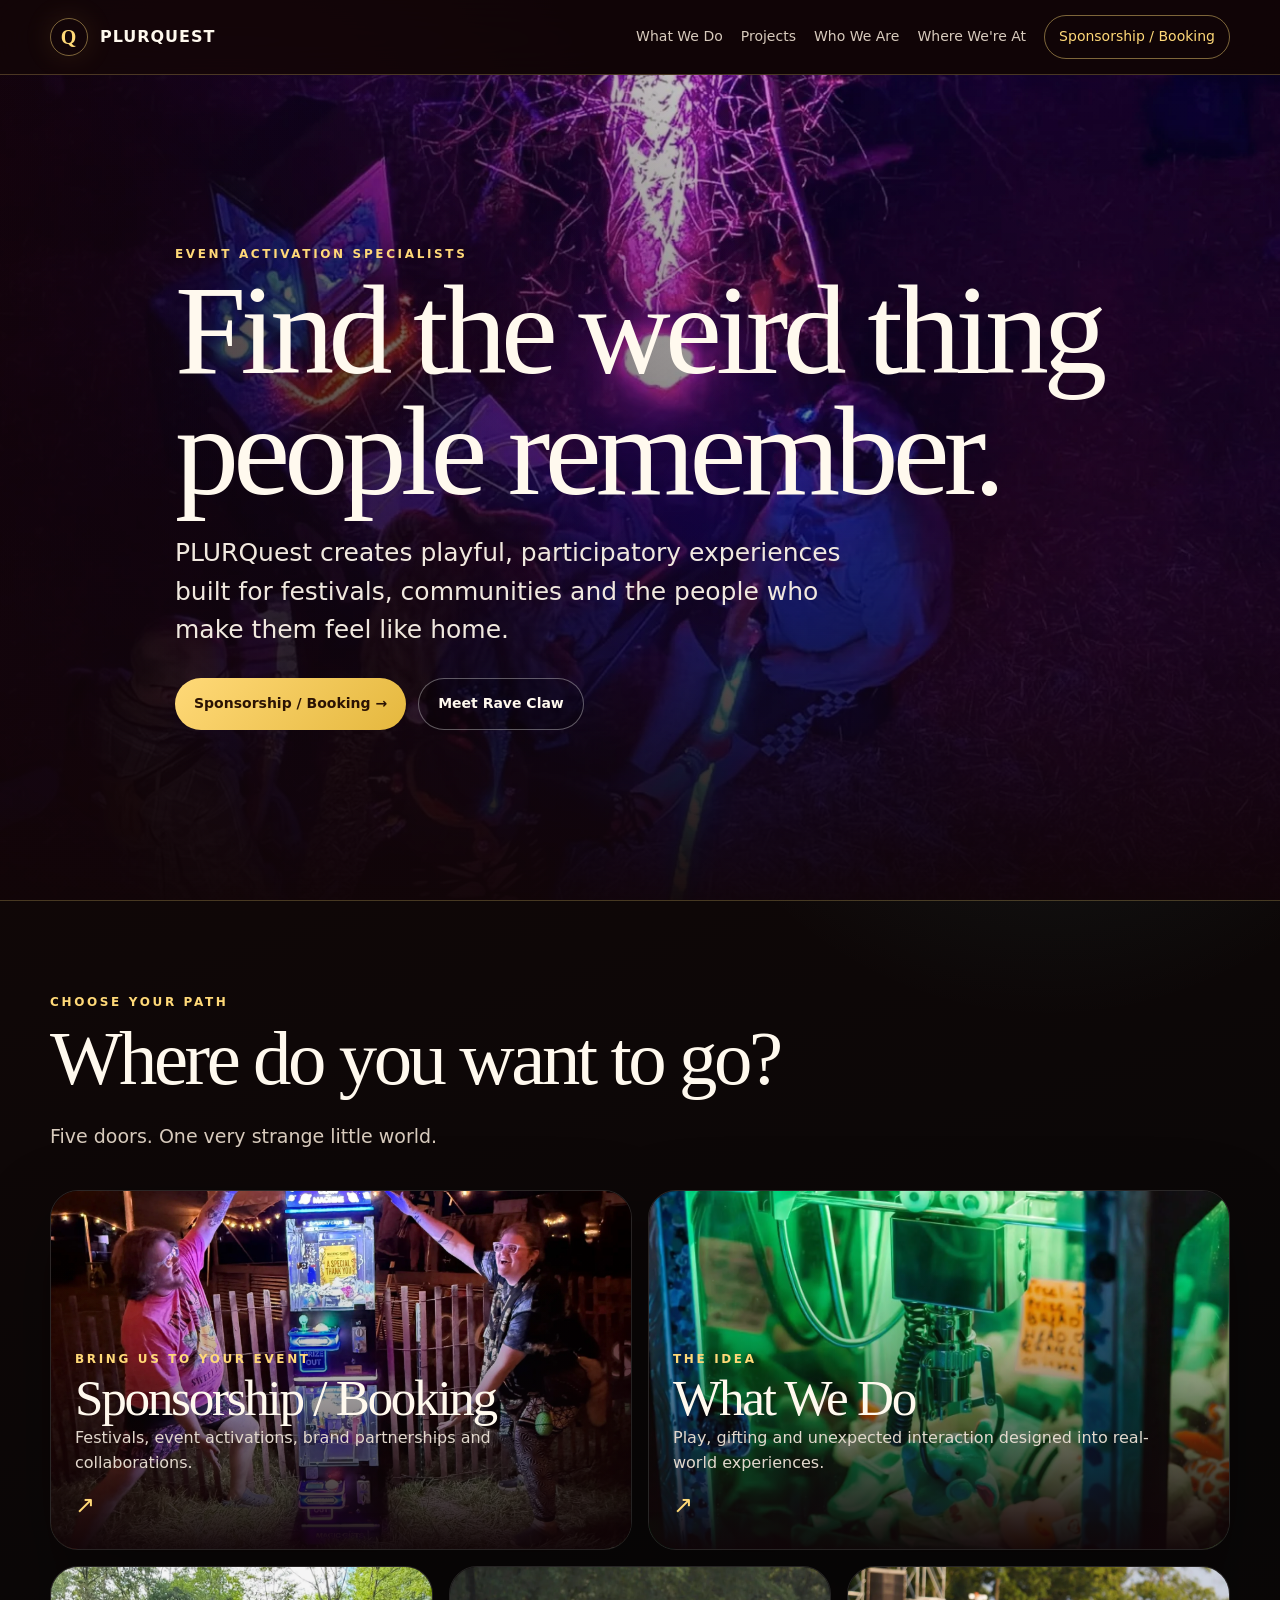
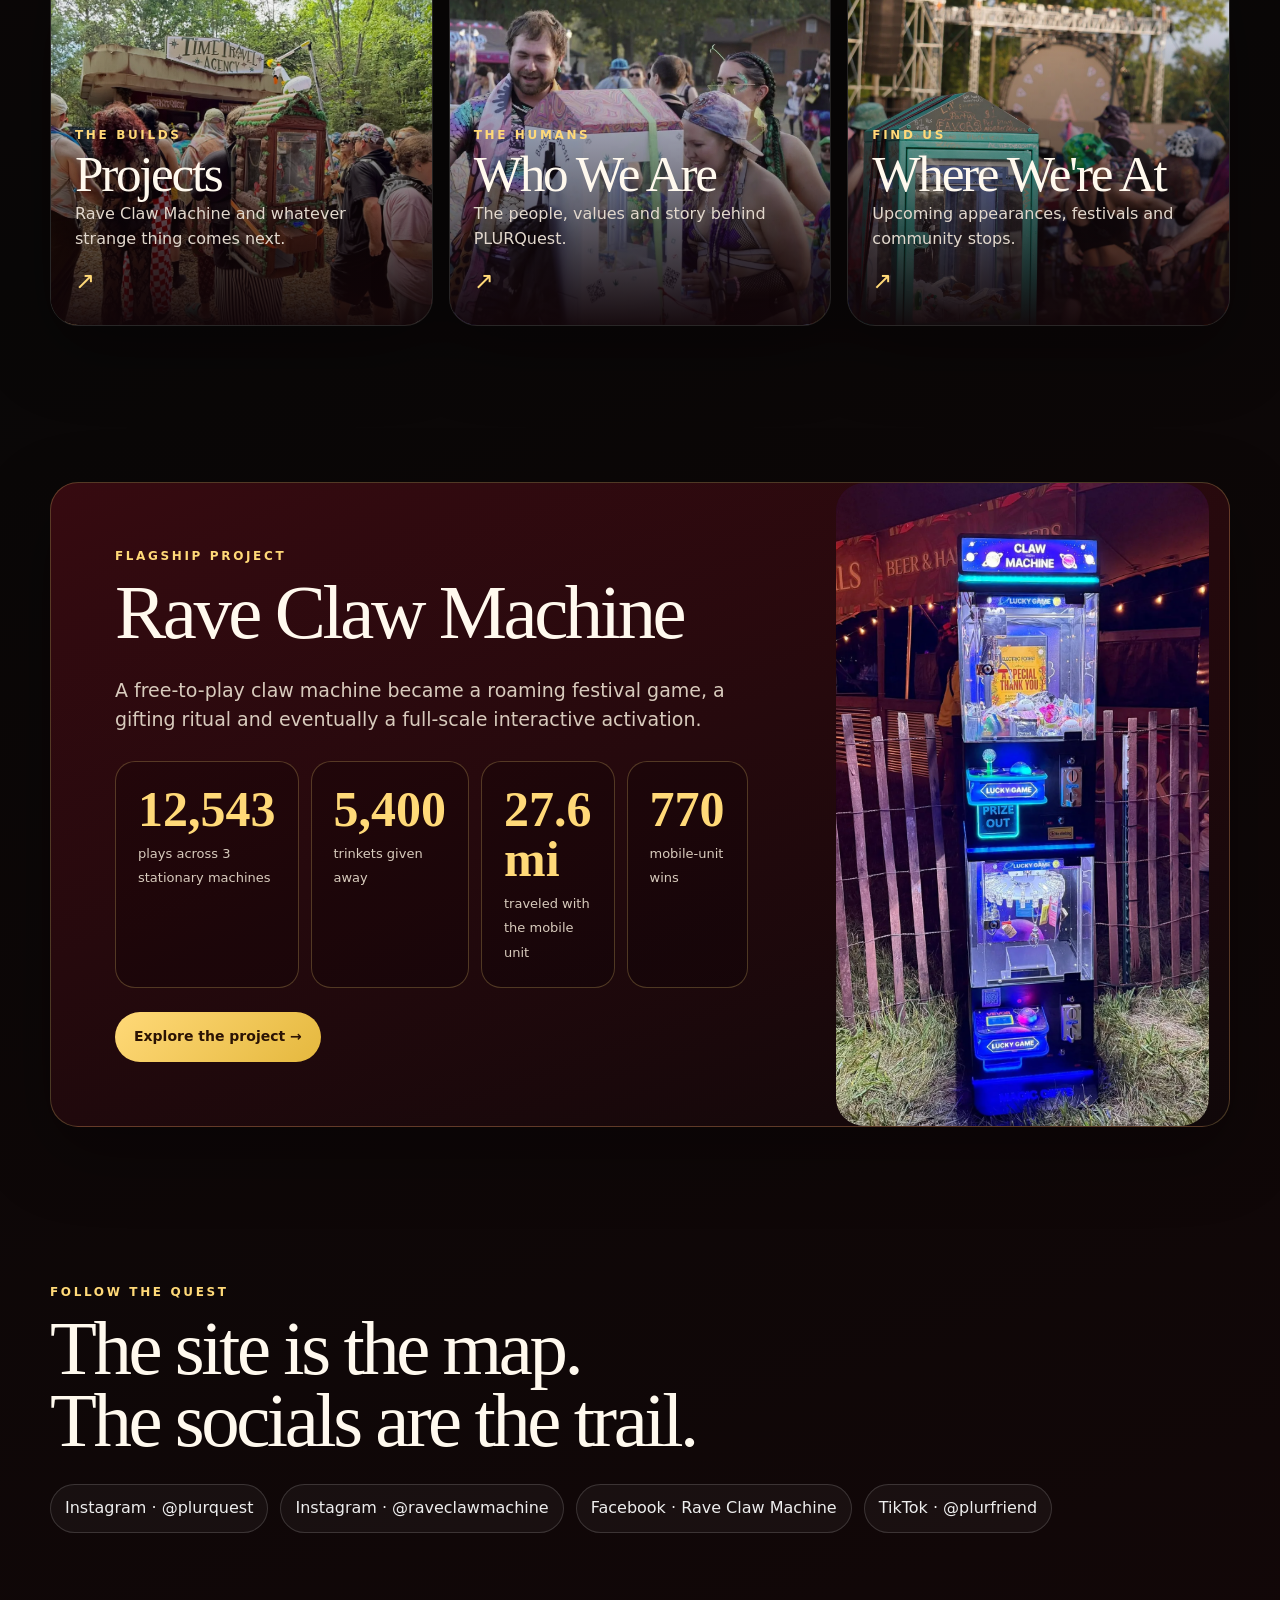
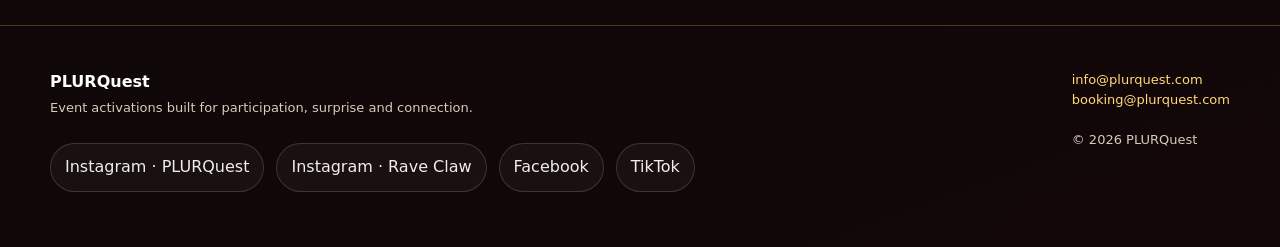
==== index.html @ 43bdd448 "Add files via upload" ====
<!doctype html>
<html lang="en">
<head>
<meta charset="utf-8">
<meta name="viewport" content="width=device-width,initial-scale=1">
<title>PLURQuest — Event Activations</title>
<meta name="description" content="PLURQuest event activations and Rave Claw Machine.">
<meta name="theme-color" content="#390305">
<link rel="stylesheet" href="styles.css">
</head>
<body>

<header class="topbar">
  <div class="shell nav">
    <a class="brand" href="index.html"><span class="brand-mark">Q</span><span>PLURQUEST</span></a>
    <button class="mobile-menu" aria-label="Open navigation">☰</button>
    <nav class="navlinks">
      <a href="info/">What We Do</a>
      <a href="projects/">Projects</a>
      <a href="about/">Who We Are</a>
      <a href="schedule/">Where We're At</a>
      <a class="nav-cta" href="booking/">Sponsorship / Booking</a>
    </nav>
  </div>
</header>

<main>
<section class="hero">
  <div class="hero-media"><img src="assets/images/hero-purple.webp" alt="Rave Claw activation glowing in a festival forest"></div>
  <div class="shell hero-content">
    <div class="eyebrow">Event Activation Specialists</div>
    <h1 class="display">Find the weird thing people remember.</h1>
    <p>PLURQuest creates playful, participatory experiences built for festivals, communities and the people who make them feel like home.</p>
    <div class="cta-row">
      <a class="btn btn-gold" href="booking/">Sponsorship / Booking →</a>
      <a class="btn btn-ghost" href="projects/rave-claw/">Meet Rave Claw</a>
    </div>
  </div>
</section>

<section class="section">
  <div class="shell">
    <div class="eyebrow">Choose your path</div>
    <h2 class="display headline">Where do you want to go?</h2>
    <p class="lede">Five doors. One very strange little world.</p>

    <div class="link-grid">
      <a class="link-card" href="booking/">
        <img src="assets/images/stacked-people.webp" alt="">
        <div class="card-copy"><div class="eyebrow">Bring us to your event</div><h2 class="display">Sponsorship / Booking</h2><p>Festivals, event activations, brand partnerships and collaborations.</p><div class="arrow">↗</div></div>
      </a>
      <a class="link-card" href="info/">
        <img src="assets/images/claw-elephant.webp" alt="">
        <div class="card-copy"><div class="eyebrow">The idea</div><h2 class="display">What We Do</h2><p>Play, gifting and unexpected interaction designed into real-world experiences.</p><div class="arrow">↗</div></div>
      </a>
      <a class="link-card" href="projects/">
        <img src="assets/images/forest-cabin.webp" alt="">
        <div class="card-copy"><div class="eyebrow">The builds</div><h2 class="display">Projects</h2><p>Rave Claw Machine and whatever strange thing comes next.</p><div class="arrow">↗</div></div>
      </a>
      <a class="link-card" href="about/">
        <img src="assets/images/festival-crowd.webp" alt="">
        <div class="card-copy"><div class="eyebrow">The humans</div><h2 class="display">Who We Are</h2><p>The people, values and story behind PLURQuest.</p><div class="arrow">↗</div></div>
      </a>
      <a class="link-card" href="schedule/">
        <img src="assets/images/machine-stage.webp" alt="">
        <div class="card-copy"><div class="eyebrow">Find us</div><h2 class="display">Where We're At</h2><p>Upcoming appearances, festivals and community stops.</p><div class="arrow">↗</div></div>
      </a>
    </div>
  </div>
</section>

<section class="section-tight">
  <div class="shell split panel">
    <div class="copy">
      <div class="eyebrow">Flagship project</div>
      <h2 class="display headline">Rave Claw Machine</h2>
      <p class="lede">A free-to-play claw machine became a roaming festival game, a gifting ritual and eventually a full-scale interactive activation.</p>
      <div class="stats">
        <div class="stat"><strong>12,543</strong><span>plays across 3 stationary machines</span></div>
        <div class="stat"><strong>5,400</strong><span>trinkets given away</span></div>
        <div class="stat"><strong>27.6 mi</strong><span>traveled with the mobile unit</span></div>
        <div class="stat"><strong>770</strong><span>mobile-unit wins</span></div>
      </div>
      <div class="cta-row" style="margin-top:24px"><a class="btn btn-gold" href="projects/rave-claw/">Explore the project →</a></div>
    </div>
    <div class="media"><img src="assets/images/stacked-night.webp" alt="Rave Claw Machine installation at night"></div>
  </div>
</section>

<section class="section">
  <div class="shell">
    <div class="eyebrow">Follow the quest</div>
    <h2 class="display headline">The site is the map.<br>The socials are the trail.</h2>
    <div class="social-row">
      <a class="social" href="https://www.instagram.com/plurquest/" target="_blank" rel="noopener">Instagram · @plurquest</a>
      <a class="social" href="https://www.instagram.com/raveclawmachine/" target="_blank" rel="noopener">Instagram · @raveclawmachine</a>
      <a class="social" href="https://www.facebook.com/Raveclawmachine" target="_blank" rel="noopener">Facebook · Rave Claw Machine</a>
      <a class="social" href="https://www.tiktok.com/@plurfriend" target="_blank" rel="noopener">TikTok · @plurfriend</a>
    </div>
  </div>
</section>
</main>


<footer class="footer">
  <div class="shell footer-grid">
    <div>
      <strong>PLURQuest</strong><br>
      <span class="small">Event activations built for participation, surprise and connection.</span>
      <div class="social-row">
        <a class="social" target="_blank" rel="noopener" href="https://www.instagram.com/plurquest/">Instagram · PLURQuest</a>
        <a class="social" target="_blank" rel="noopener" href="https://www.instagram.com/raveclawmachine/">Instagram · Rave Claw</a>
        <a class="social" target="_blank" rel="noopener" href="https://www.facebook.com/Raveclawmachine">Facebook</a>
        <a class="social" target="_blank" rel="noopener" href="https://www.tiktok.com/@plurfriend">TikTok</a>
      </div>
    </div>
    <div class="small">
      <a class="gold" href="mailto:info@plurquest.com">info@plurquest.com</a><br>
      <a class="gold" href="mailto:booking@plurquest.com">booking@plurquest.com</a><br><br>
      © <span data-year></span> PLURQuest
    </div>
  </div>
</footer>
<script src="site.js"></script>
</body>
</html>
---- styles.css ----
:root{
  --ink:#fff9ee;
  --muted:#d8cbbd;
  --burgundy:#390305;
  --burgundy2:#160707;
  --gold:#e5b83e;
  --gold2:#ffd978;
  --moss:#477a50;
  --pink:#f35bbf;
  --violet:#8d5cff;
  --cyan:#67e6e1;
  --panel:rgba(28,10,14,.78);
  --line:rgba(255,217,120,.24);
  --shadow:0 24px 70px rgba(0,0,0,.35);
  --radius:28px;
}
*{box-sizing:border-box}
html{scroll-behavior:smooth}
body{
  margin:0;
  color:var(--ink);
  background:
    radial-gradient(circle at 18% 8%, rgba(243,91,191,.13), transparent 28rem),
    radial-gradient(circle at 82% 18%, rgba(103,230,225,.10), transparent 25rem),
    linear-gradient(160deg,var(--burgundy2),#090707 48%,#130708);
  font-family: Inter, ui-sans-serif, system-ui, -apple-system, BlinkMacSystemFont, "Segoe UI", sans-serif;
  line-height:1.55;
  min-height:100vh;
}
body:before{
  content:"";
  position:fixed; inset:0; pointer-events:none; opacity:.22; z-index:-1;
  background-image:
    linear-gradient(30deg,rgba(255,255,255,.025) 12%,transparent 12.5%,transparent 87%,rgba(255,255,255,.025) 87.5%,rgba(255,255,255,.025)),
    linear-gradient(150deg,rgba(255,255,255,.025) 12%,transparent 12.5%,transparent 87%,rgba(255,255,255,.025) 87.5%,rgba(255,255,255,.025));
  background-size:70px 120px;
}
a{color:inherit;text-decoration:none}
img{display:block;max-width:100%}
button,input,textarea,select{font:inherit}
.shell{width:min(1180px,calc(100% - 32px));margin:auto}
.topbar{
  position:sticky;top:0;z-index:50;
  background:rgba(16,5,7,.78);
  backdrop-filter:blur(18px);
  border-bottom:1px solid var(--line);
}
.nav{height:74px;display:flex;align-items:center;gap:22px}
.brand{display:flex;align-items:center;gap:12px;font-weight:800;letter-spacing:.06em}
.brand-mark{
  width:38px;height:38px;border:1px solid rgba(255,217,120,.45);border-radius:50%;
  display:grid;place-items:center;color:var(--gold2);font-family:Georgia,serif;font-size:20px;
  box-shadow:0 0 30px rgba(229,184,62,.12)
}
.navlinks{margin-left:auto;display:flex;gap:18px;align-items:center;font-size:14px;color:var(--muted)}
.navlinks a:hover{color:var(--gold2)}
.nav-cta{padding:10px 14px;border:1px solid rgba(255,217,120,.46);border-radius:999px;color:var(--gold2)!important}
.mobile-menu{display:none;margin-left:auto;background:none;color:white;border:0;font-size:26px}
.eyebrow{color:var(--gold2);text-transform:uppercase;letter-spacing:.22em;font-size:12px;font-weight:800}
.display{
  font-family: Georgia, "Times New Roman", serif;
  font-weight:500;line-height:.94;letter-spacing:-.045em;
}
.hero{
  min-height:calc(100vh - 74px);
  display:grid;align-items:end;position:relative;overflow:hidden;
  border-bottom:1px solid var(--line);
}
.hero-media{position:absolute;inset:0;z-index:-2}
.hero-media img{width:100%;height:100%;object-fit:cover;object-position:center}
.hero:after{
  content:"";position:absolute;inset:0;z-index:-1;
  background:
    linear-gradient(180deg,rgba(10,5,7,.16),rgba(11,5,6,.45) 48%,rgba(17,5,7,.97)),
    linear-gradient(90deg,rgba(25,3,7,.78),transparent 62%);
}
.hero-content{padding:8vh 0 8vh;max-width:930px}
.hero-logo{width:min(510px,70vw);border-radius:20px;box-shadow:var(--shadow);margin-bottom:30px}
.hero h1{font-size:clamp(54px,10vw,128px);margin:.05em 0 .18em;max-width:1000px}
.hero p{font-size:clamp(18px,2.1vw,25px);max-width:710px;color:#f1e9df;margin:0 0 28px}
.cta-row{display:flex;flex-wrap:wrap;gap:12px}
.btn{
  display:inline-flex;align-items:center;justify-content:center;gap:10px;
  padding:14px 19px;border-radius:999px;font-weight:800;font-size:14px;
  transition:.2s transform,.2s background,.2s border-color;
}
.btn:hover{transform:translateY(-2px)}
.btn-gold{background:linear-gradient(135deg,var(--gold2),var(--gold));color:#2b1304}
.btn-ghost{border:1px solid rgba(255,255,255,.34);background:rgba(0,0,0,.18)}
.section{padding:92px 0}
.section-tight{padding:64px 0}
.headline{font-size:clamp(40px,6vw,78px);margin:.15em 0 .35em}
.lede{font-size:19px;color:var(--muted);max-width:760px}
.link-grid{
  display:grid;grid-template-columns:repeat(12,1fr);gap:16px;margin-top:38px;
}
.link-card{
  min-height:360px;position:relative;overflow:hidden;border-radius:var(--radius);
  border:1px solid rgba(255,255,255,.13);box-shadow:var(--shadow);
  isolation:isolate;transition:.25s transform,.25s border-color;
}
.link-card:hover{transform:translateY(-6px);border-color:rgba(255,217,120,.58)}
.link-card:nth-child(1),.link-card:nth-child(2){grid-column:span 6}
.link-card:nth-child(3),.link-card:nth-child(4),.link-card:nth-child(5){grid-column:span 4}
.link-card img{position:absolute;inset:0;width:100%;height:100%;object-fit:cover;z-index:-2;transition:.45s transform}
.link-card:hover img{transform:scale(1.04)}
.link-card:after{
  content:"";position:absolute;inset:0;z-index:-1;
  background:linear-gradient(180deg,transparent 18%,rgba(10,4,6,.25) 45%,rgba(17,5,8,.96));
}
.card-copy{position:absolute;left:24px;right:24px;bottom:24px}
.card-copy h2{font-size:clamp(30px,4vw,52px);margin:5px 0 4px}
.card-copy p{margin:0;color:#e2d8cd;max-width:48ch}
.arrow{color:var(--gold2);font-size:24px;margin-top:12px}
.panel{
  background:linear-gradient(160deg,rgba(64,11,18,.83),rgba(17,8,10,.84));
  border:1px solid var(--line);border-radius:var(--radius);box-shadow:var(--shadow);
}
.split{display:grid;grid-template-columns:1.05fr .95fr;gap:24px;align-items:stretch}
.split .copy{padding:clamp(28px,5vw,64px)}
.split .media{min-height:520px;overflow:hidden;border-radius:var(--radius)}
.split .media img{height:100%;width:100%;object-fit:cover}
.stats{display:grid;grid-template-columns:repeat(4,1fr);gap:12px;margin-top:26px}
.stat{padding:22px;border:1px solid var(--line);border-radius:20px;background:rgba(0,0,0,.18)}
.stat strong{display:block;font:600 clamp(28px,4vw,50px)/1 Georgia,serif;color:var(--gold2);margin-bottom:7px}
.stat span{color:var(--muted);font-size:13px}
.gallery{display:grid;grid-template-columns:repeat(12,1fr);gap:12px;margin-top:30px}
.gallery figure{margin:0;border-radius:20px;overflow:hidden;min-height:250px}
.gallery figure:nth-child(1){grid-column:span 7;grid-row:span 2}
.gallery figure:nth-child(2){grid-column:span 5}
.gallery figure:nth-child(3){grid-column:span 5}
.gallery figure:nth-child(4),.gallery figure:nth-child(5),.gallery figure:nth-child(6){grid-column:span 4}
.gallery img{width:100%;height:100%;object-fit:cover}
.subhero{padding:95px 0 58px;border-bottom:1px solid var(--line);position:relative;overflow:hidden}
.subhero h1{font-size:clamp(52px,8vw,102px);margin:.18em 0}
.breadcrumb{color:var(--gold2);font-size:13px;text-transform:uppercase;letter-spacing:.15em}
.cards3{display:grid;grid-template-columns:repeat(3,1fr);gap:16px;margin-top:30px}
.minicard{padding:26px;border-radius:22px;border:1px solid var(--line);background:rgba(255,255,255,.035)}
.minicard h3{margin:0 0 7px;font-size:23px}
.minicard p{color:var(--muted);margin:0}
.timeline{display:grid;gap:18px;margin-top:34px}
.timeline-item{display:grid;grid-template-columns:110px 1fr;gap:22px;padding:22px 0;border-top:1px solid var(--line)}
.timeline-item .year{color:var(--gold2);font-weight:900;letter-spacing:.08em}
.form{padding:30px}
.form-grid{display:grid;grid-template-columns:1fr 1fr;gap:14px}
.field{display:flex;flex-direction:column;gap:7px}
.field.full{grid-column:1/-1}
label{font-size:13px;color:var(--gold2);font-weight:700}
input,textarea,select{
  width:100%;padding:14px 15px;border-radius:14px;border:1px solid rgba(255,255,255,.16);
  background:rgba(0,0,0,.28);color:white;outline:none;
}
input:focus,textarea:focus,select:focus{border-color:var(--gold)}
textarea{min-height:150px;resize:vertical}
.notice{font-size:13px;color:var(--muted);margin-top:12px}
.schedule-list{display:grid;gap:14px;margin-top:30px}
.event{display:grid;grid-template-columns:150px 1fr auto;gap:22px;align-items:center;padding:22px;border:1px solid var(--line);border-radius:20px;background:rgba(255,255,255,.035)}
.event-date{font-family:Georgia,serif;color:var(--gold2);font-size:24px}
.badge{font-size:12px;text-transform:uppercase;letter-spacing:.12em;padding:8px 11px;border:1px solid var(--line);border-radius:999px}
.social-row{display:flex;gap:12px;flex-wrap:wrap;margin-top:24px}
.social{
  border:1px solid rgba(255,255,255,.15);border-radius:999px;padding:11px 14px;
  color:#eee;background:rgba(255,255,255,.04)
}
.social:hover{border-color:var(--gold);color:var(--gold2)}
.footer{border-top:1px solid var(--line);padding:44px 0 55px;color:var(--muted)}
.footer-grid{display:grid;grid-template-columns:1fr auto;gap:24px}
.footer strong{color:white}
.small{font-size:13px}
.gold{color:var(--gold2)}
.muted{color:var(--muted)}
.quote{font:italic 28px/1.35 Georgia,serif;color:#fff3db;border-left:2px solid var(--gold);padding-left:22px}
@media(max-width:900px){
  .navlinks{display:none}
  .mobile-menu{display:block}
  .navlinks.open{
    display:flex;position:absolute;top:74px;left:0;right:0;flex-direction:column;align-items:stretch;
    padding:20px 16px 26px;background:#140608;border-bottom:1px solid var(--line)
  }
  .link-card:nth-child(n){grid-column:span 12;min-height:310px}
  .split{grid-template-columns:1fr}
  .split .media{min-height:400px}
  .stats{grid-template-columns:1fr 1fr}
  .cards3{grid-template-columns:1fr}
  .gallery figure:nth-child(n){grid-column:span 6;grid-row:auto}
  .event{grid-template-columns:1fr}
}
@media(max-width:600px){
  .section{padding:68px 0}
  .hero-content{padding-bottom:52px}
  .hero h1{font-size:56px}
  .hero-logo{width:min(420px,86vw)}
  .link-grid{gap:12px}
  .link-card{min-height:280px}
  .stats{grid-template-columns:1fr 1fr}
  .gallery figure:nth-child(n){grid-column:span 12;min-height:300px}
  .form-grid{grid-template-columns:1fr}
  .field.full{grid-column:auto}
  .footer-grid{grid-template-columns:1fr}
}
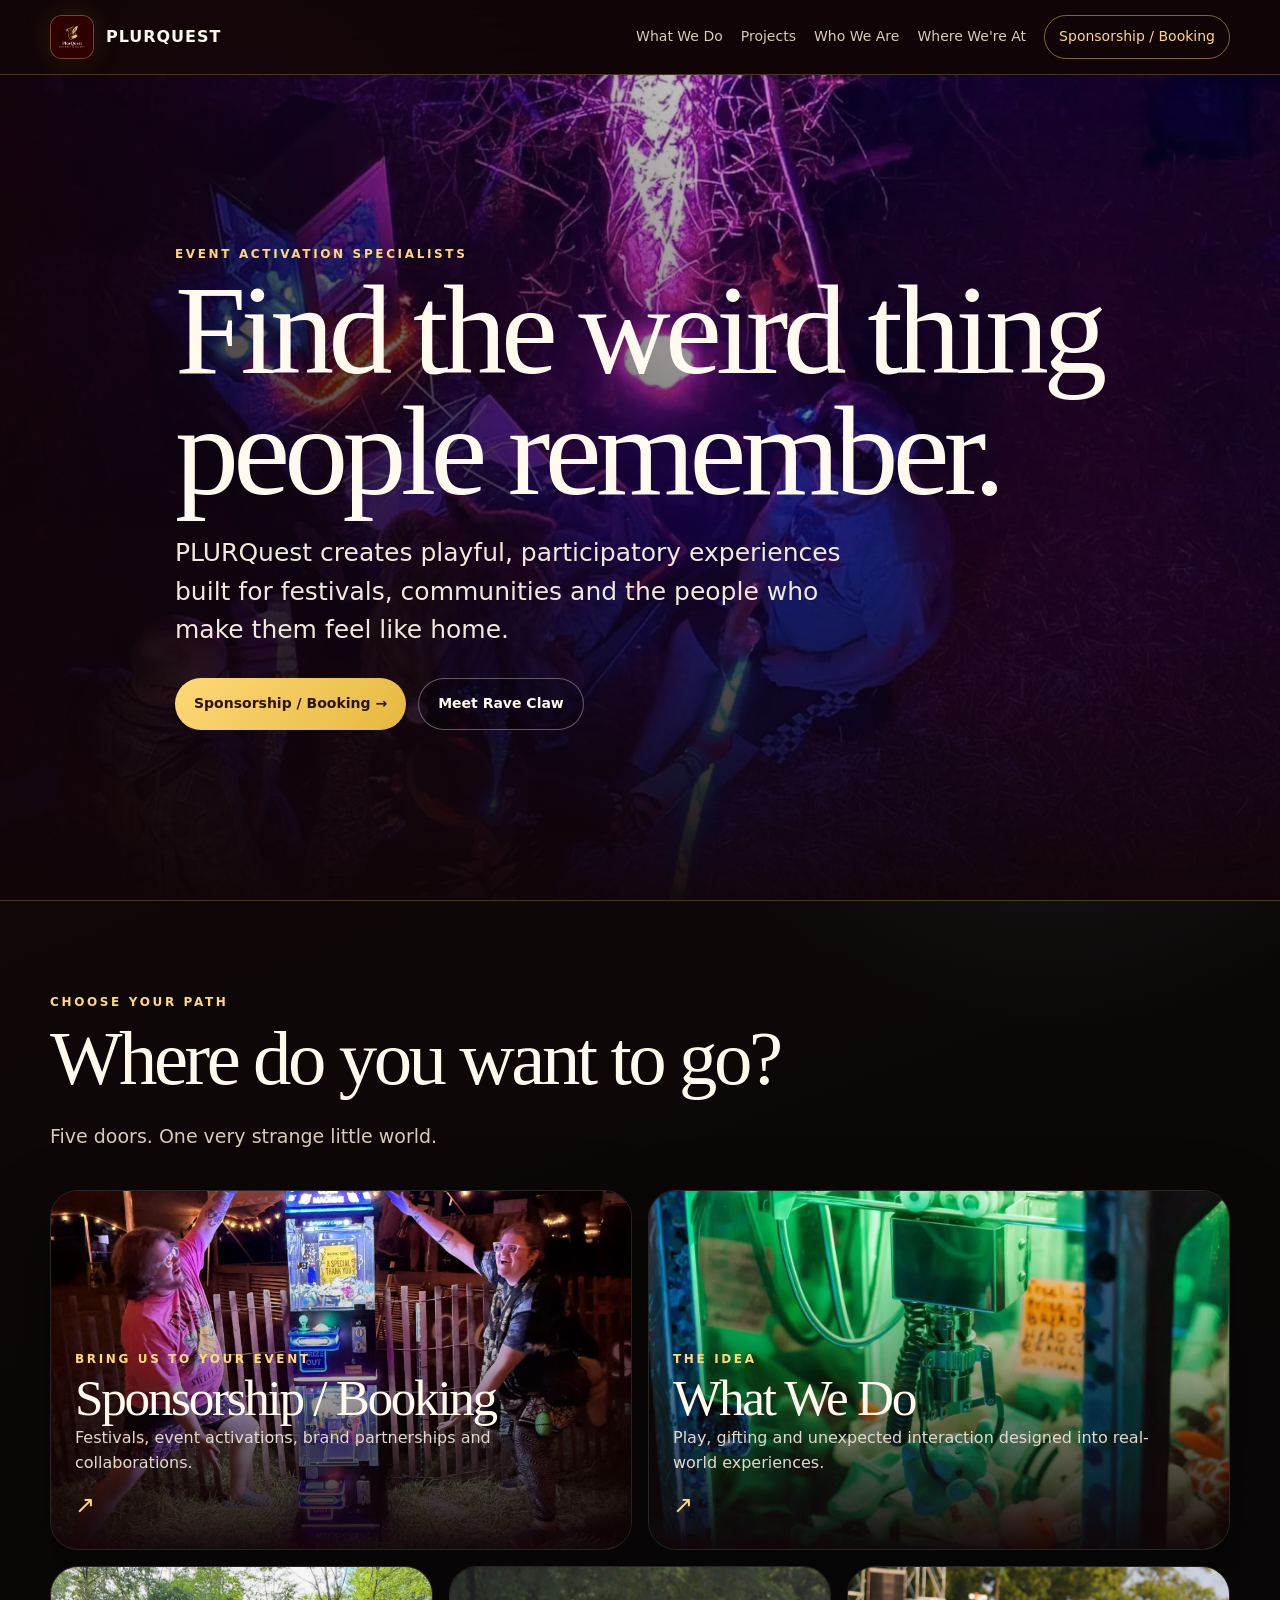
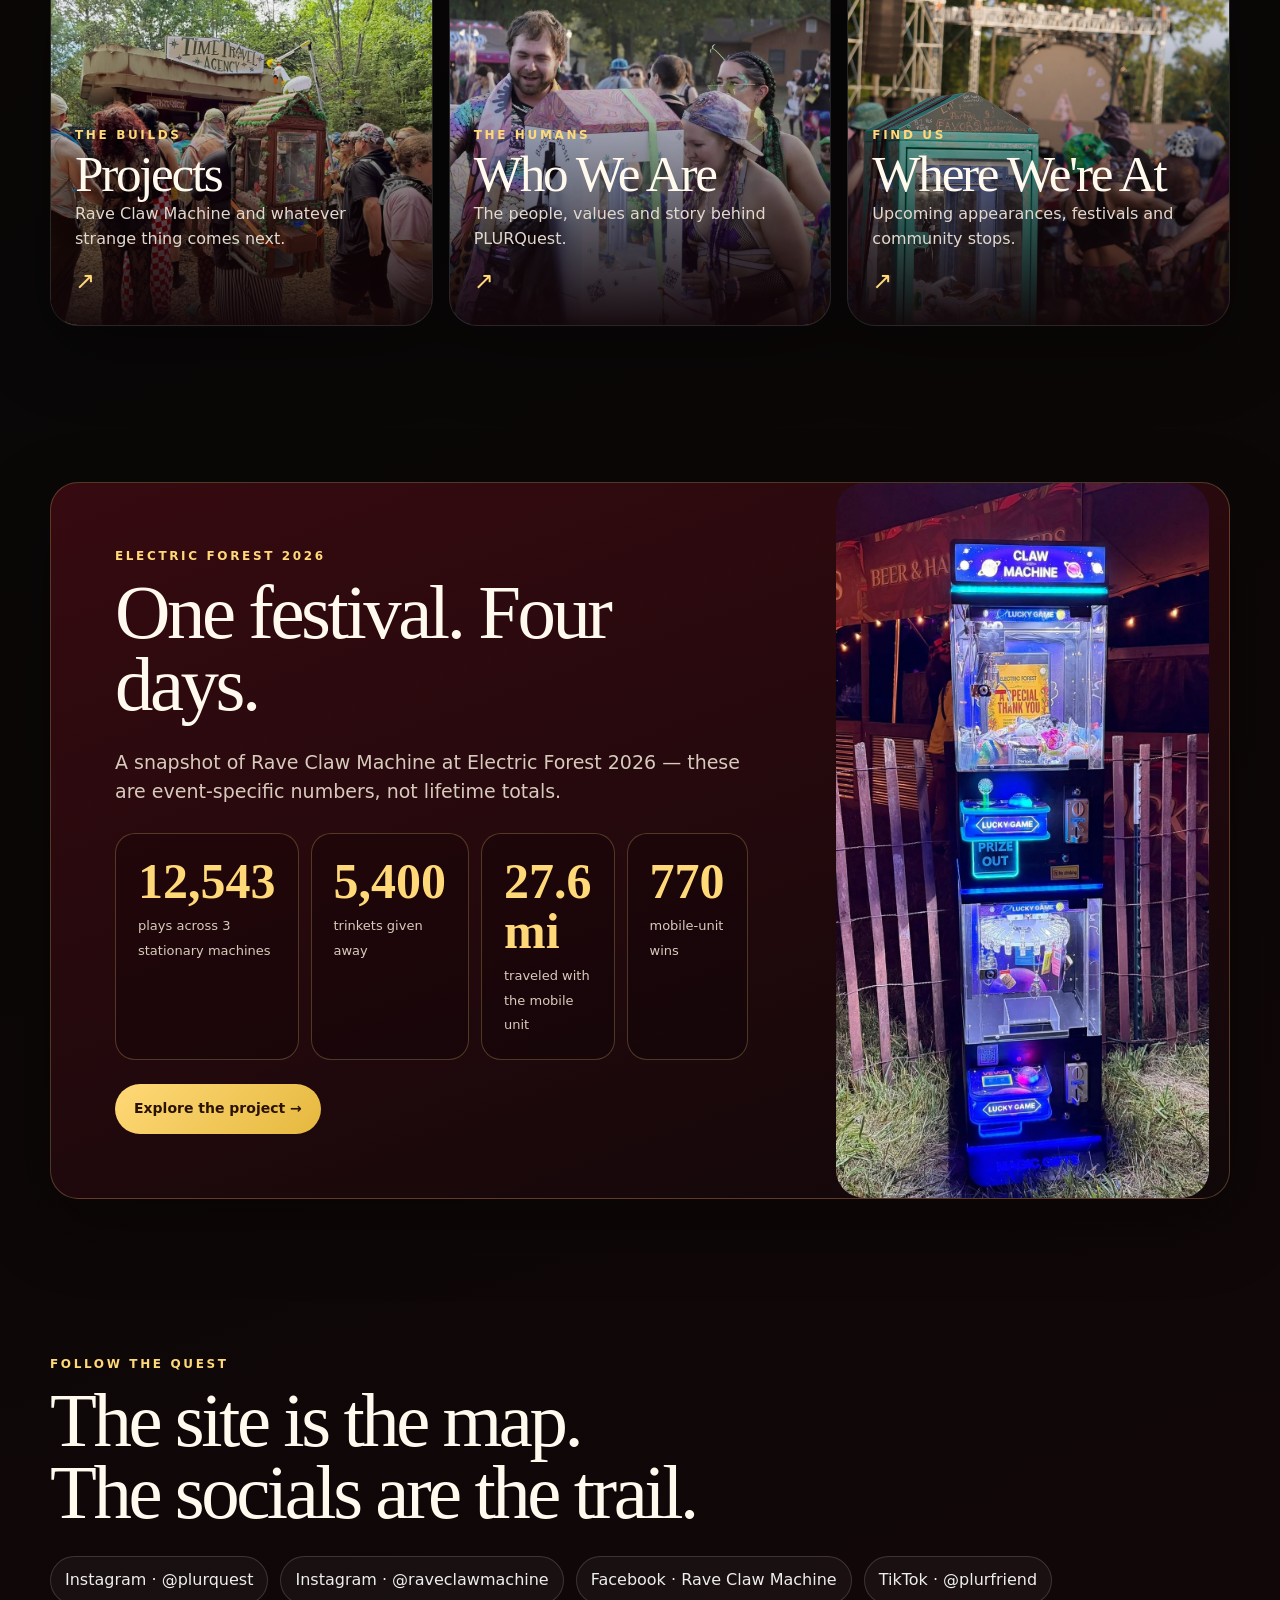
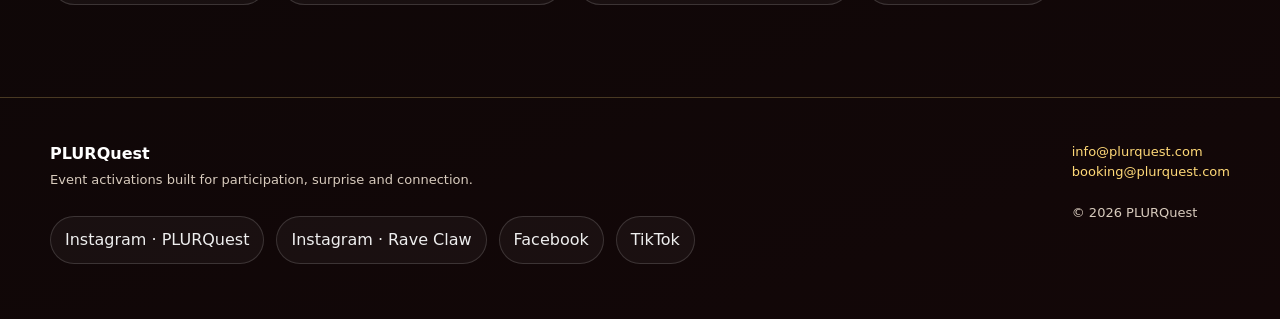
==== commit 4be2e44f: "Add files via upload" ====
--- a/index.html
+++ b/index.html
@@ -12,7 +12,7 @@
 
 <header class="topbar">
   <div class="shell nav">
-    <a class="brand" href="index.html"><span class="brand-mark">Q</span><span>PLURQUEST</span></a>
+    <a class="brand" href="index.html"><span class="brand-mark"><img src="assets/images/plurquest-logo.jpg" alt="PLURQuest"></span><span>PLURQUEST</span></a>
     <button class="mobile-menu" aria-label="Open navigation">☰</button>
     <nav class="navlinks">
       <a href="info/">What We Do</a>
@@ -72,9 +72,9 @@
 <section class="section-tight">
   <div class="shell split panel">
     <div class="copy">
-      <div class="eyebrow">Flagship project</div>
-      <h2 class="display headline">Rave Claw Machine</h2>
-      <p class="lede">A free-to-play claw machine became a roaming festival game, a gifting ritual and eventually a full-scale interactive activation.</p>
+      <div class="eyebrow">Electric Forest 2026</div>
+      <h2 class="display headline">One festival. Four days.</h2>
+      <p class="lede">A snapshot of Rave Claw Machine at Electric Forest 2026 — these are event-specific numbers, not lifetime totals.</p>
       <div class="stats">
         <div class="stat"><strong>12,543</strong><span>plays across 3 stationary machines</span></div>
         <div class="stat"><strong>5,400</strong><span>trinkets given away</span></div>
--- a/styles.css
+++ b/styles.css
@@ -49,10 +49,12 @@
 .nav{height:74px;display:flex;align-items:center;gap:22px}
 .brand{display:flex;align-items:center;gap:12px;font-weight:800;letter-spacing:.06em}
 .brand-mark{
-  width:38px;height:38px;border:1px solid rgba(255,217,120,.45);border-radius:50%;
-  display:grid;place-items:center;color:var(--gold2);font-family:Georgia,serif;font-size:20px;
-  box-shadow:0 0 30px rgba(229,184,62,.12)
-}
+  width:44px;height:44px;border-radius:12px;overflow:hidden;display:block;
+  border:1px solid rgba(255,217,120,.32);
+  box-shadow:0 0 30px rgba(229,184,62,.12);
+  background:#390305;
+}
+.brand-mark img{width:100%;height:100%;object-fit:cover;object-position:center}
 .navlinks{margin-left:auto;display:flex;gap:18px;align-items:center;font-size:14px;color:var(--muted)}
 .navlinks a:hover{color:var(--gold2)}
 .nav-cta{padding:10px 14px;border:1px solid rgba(255,217,120,.46);border-radius:999px;color:var(--gold2)!important}
